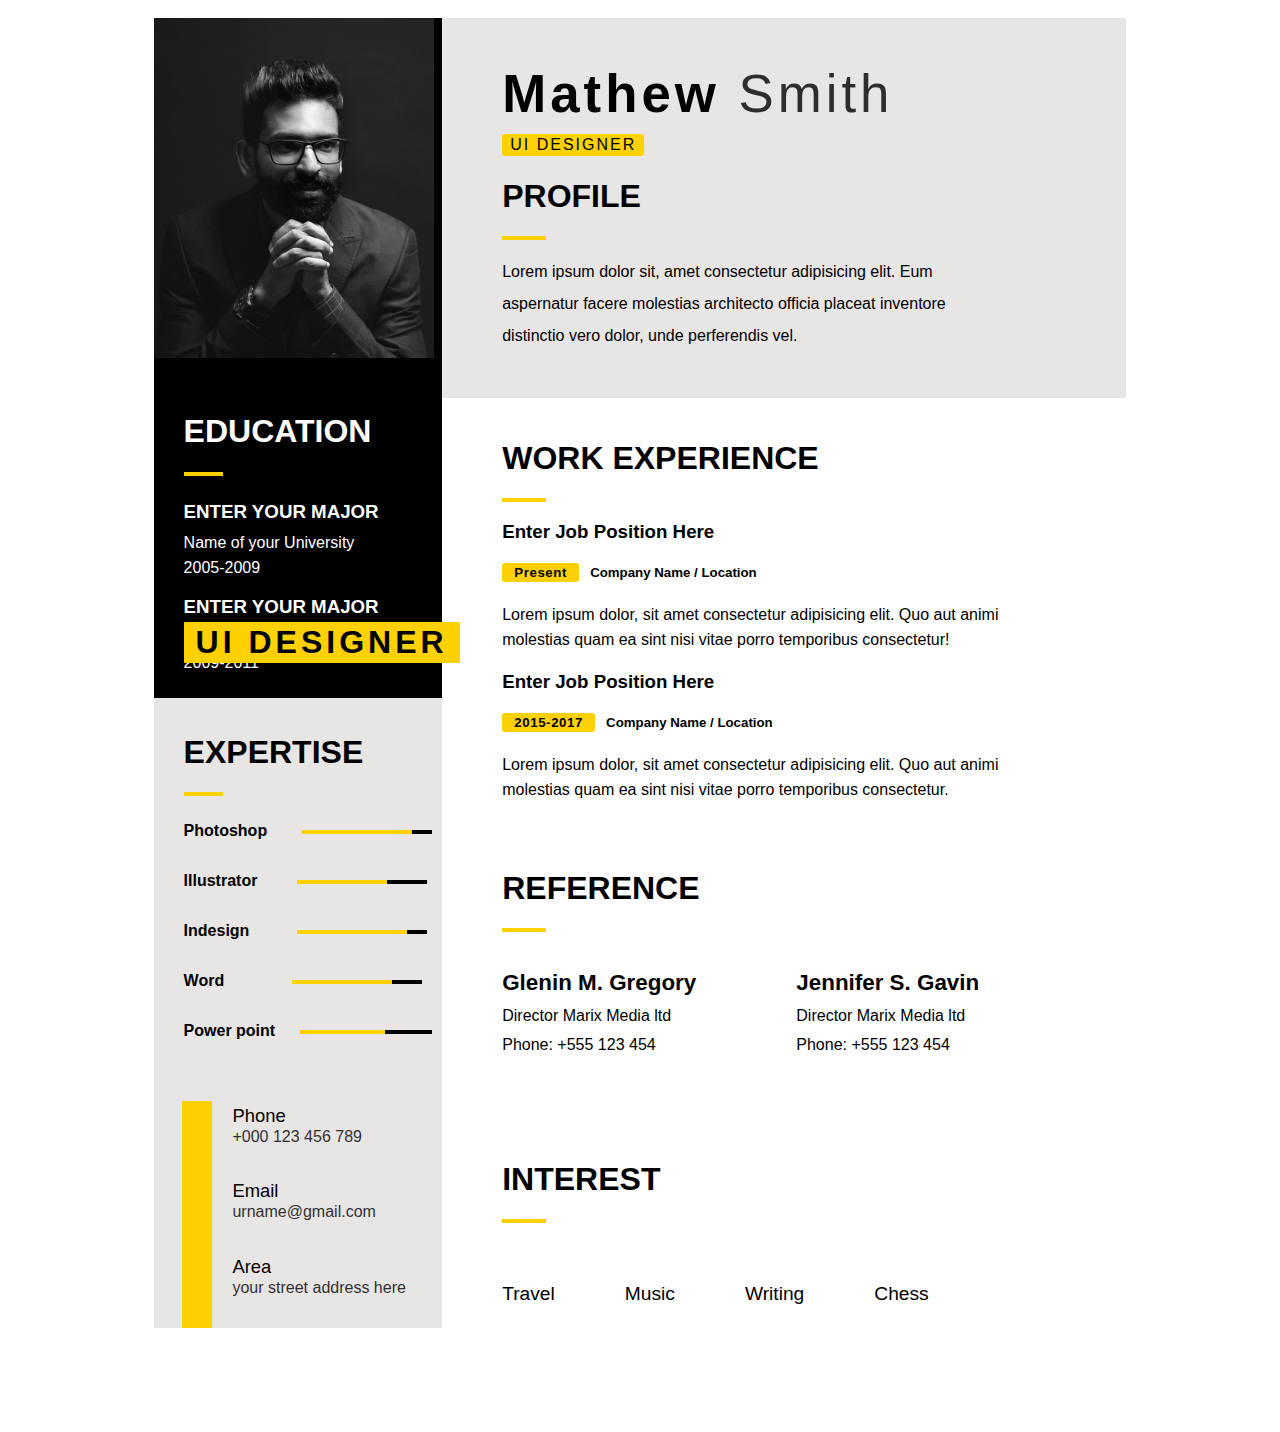
==== index.html @ 04a39692 "Initial commit for html_resume" ====
<!DOCTYPE html>
<html lang="en">
<head>
    <meta charset="UTF-8">
    <meta name="viewport" content="width=device-width, initial-scale=1.0">
    <title>Portfolio</title>
    <link rel="stylesheet" href="https://cdnjs.cloudflare.com/ajax/libs/font-awesome/6.5.2/css/all.min.css" integrity="sha512-SnH5WK+bZxgPHs44uWIX+LLJAJ9/2PkPKZ5QiAj6Ta86w+fsb2TkcmfRyVX3pBnMFcV7oQPJkl9QevSCWr3W6A==" crossorigin="anonymous" referrerpolicy="no-referrer" />
    <link rel="stylesheet" href="style.css">
</head>
<body>
    <section>
        <div class="left">
            <div class="left-top">
                <div class="left-top-img">
                    <img src="profile.jpg" alt="">
                </div>
                <div class="left-top-ui">
                    <h1>UI DESIGNER</h1>
                </div>
                <div class="left-top-education">
                    <h1>EDUCATION</h1>
                    <div class="education-line"></div>
                    <div class="major-1">
                        <h3>ENTER YOUR MAJOR</h3>
                        <p class="name">Name of your University</p>
                        <p class="year">2005-2009</p>
                    </div>
                    <div class="major-2">
                        <h3>ENTER YOUR MAJOR</h3>
                        <p class="name">Name of your University</p>
                        <p class="year">2009-2011</p>
                    </div>
                </div>
            </div>
            <div class="left-expertise">
                <h1>EXPERTISE</h1>
                <div class="expertise-underline"></div>
                <div class="expertise-details">  
                    <div class="photoshop">
                        <p class="ele">Photoshop</p>
                        <div class="photoshop-bar"></div>
                        <div class="photoshop-empty"></div>
                    </div>
                    <div class="illustrator">
                        <p class="ele">Illustrator</p>
                        <div class="illustrator-bar"></div>
                        <div class="illustrator-empty"></div>
                    </div>
                    <div class="indesign">
                        <p class="ele">Indesign</p>
                        <div  class="indesign-bar"></div>
                        <div class="indesign-empty"></div>
                    </div>
                    <div class="word">
                        <p class="ele">Word</p>
                        <div class="word-bar"></div>
                        <div class="word-empty"></div>
                    </div>
                    <div class="powerpoint">
                        <p class="ele">Power point</p>
                        <div class="powerpoint-bar"></div>
                        <div class="powerpoint-empty"></div>
                    </div>
                </div>
            </div>
            <div class="left-contact">
                <div class="icons">
                    <div class="ic1">
                        <i class="fa-solid fa-phone"></i>
                            <div div class="icon-content phone-div">
                              <p class="phone-title">Phone</p>
                              <p class="phone" style="opacity: .8;">+000 123 456 789</p>
                            </div>
                    </div>
                    <div class="ic1">
                        <i class="fa-solid fa-envelope"></i>
                            <div class="icon-content email-div">
                              <p class="email-title">Email</p>
                              <p class="email" style="opacity: .8;">urname@gmail.com</p>
                            </div>
                    </div>
                    <div class="ic1">
                        <i class="fas fa-map-marker-alt"></i>
                            <div class="icon-content area-div">
                              <p class="area-title">Area</p>
                              <p class="area" style="opacity: .8;">your street address here</p>
                            </div>
                    </div>
                </div>
            </div>
        </div>
        <div class="right">
            <div class="right-intro">
                <div class="intro-name">
                    <h1>Mathew <span>Smith</span></h1>
                    <p>UI DESIGNER</p>
                </div>
                <div class="intro-profile">
                    <h1>PROFILE</h1>
                    <div class="profile-underline"></div>
                    <p>Lorem ipsum dolor sit, amet consectetur adipisicing elit. Eum aspernatur facere molestias architecto officia placeat inventore distinctio vero dolor, unde perferendis vel.</p>
                </div>
            </div>
            <div class="work-experience">
                <h1>WORK EXPERIENCE</h1>
                <div class="work-experience-underline"></div>
                <div class="job-position1">
                    <h3>Enter Job Position Here</h3>
                    <h5><span>Present</span>&nbsp;&nbsp; Company Name / Location</h5>
                    <p>Lorem ipsum dolor, sit amet consectetur adipisicing elit. Quo aut animi molestias quam ea sint nisi vitae porro temporibus consectetur!</p>
                </div>
                <div class="job-position2">
                    <h3>Enter Job Position Here</h3>
                    <h5><span>2015-2017</span>&nbsp;&nbsp; Company Name / Location</h5>
                    <p>Lorem ipsum dolor, sit amet consectetur adipisicing elit. Quo aut animi molestias quam ea sint nisi vitae porro temporibus consectetur.</p>
                </div>
            </div>
            <div class="reference">
                <h1>REFERENCE</h1>
                <div class="reference-underline"></div>
                <div class="reference-contents">
                    <div class="reference-left">
                        <h5>Glenin M. Gregory</h5>
                        <p>Director Marix Media ltd</p>
                        <p class="phone">Phone: +555 123 454</p>
                    </div>
                    <div class="reference-right">
                        <h5>Jennifer S. Gavin</h5>
                        <p>Director Marix Media ltd</p>
                        <p class="phone">Phone: +555 123 454</p>
                    </div>
                </div>
            </div>
            <div class="interest">
                <h1>INTEREST</h1>
                <div class="interest-underline"></div>
                <div class="interest-content">
                    <div class="travel">
                        <i class="fa-solid fa-plane-departure" style="color: #FFD43B;"></i>
                        <p>Travel</p>
                    </div>
                    <div class="music">
                        <i class="fa-solid fa-music" style="color: #FFD43B;"></i>
                        <p>Music</p>
                    </div>
                    <div class="writing">
                        <i class="fa-solid fa-book" style="color: #FFD43B;"></i>
                        <p>Writing</p>
                    </div>
                    <div class="chess">
                        <i class="fa-solid fa-chess" style="color: #FFD43B;"></i>
                        <p>Chess</p>
                    </div>
                </div>
            </div>
        </div>
    </section>
   
</body>
</html>
---- style.css ----
/* body{
    height: 100vh;
} */
*{
    font-family: 'Gill Sans', 'Gill Sans MT', Calibri, 'Trebuchet MS', sans-serif;
}
section{
    display: flex;
    justify-content: center;
    padding: 10px;
    padding-bottom: 80px;
    /* width: 80%; */
}
/* -----left----- */
.left .left-top{
    background-color: black;
}
.left .left-top-img img{
    width: 280px;
    height: 340px;
}
.left .left-top-ui{
    padding-left: 30px;
   
}
.left .left-top-ui h1{
    background-color: rgb(255, 209, 0);
    width: max-content;
    padding: 2px 12px;
    letter-spacing: 4px;
    border-radius: 1px;
    z-index: 1;
    position: absolute;
    bottom: 24%;
}
.left .left-top-education{
    position: relative;
    padding-bottom: 10px;
    padding-left: 30px;
    padding-top: 30px;
    color: white;
}
.left .left-top-education .education-line{
    border: 2px solid rgb(255, 209, 0);
    width: 35px;
}
.left .left-top-education .major-1 h3{
    color: white;
    margin-top: 25px;
    margin-bottom: -5px;
}
.left .left-top-education .major-1 .name{
    color: white;
    margin-bottom: -9px;
}
.left .left-top-education .major-2 h3{
    color: white;
    margin-bottom: -5px;
}
.left .left-top-education .major-2 .name{
    color: white;
    margin-bottom: -9px;
}
.left .left-expertise{
    background-color: rgb(232, 229, 229);
    padding-top: 15px;
    padding-bottom: 15px;
    padding-left: 30px;
}
.left .left-expertise .expertise-underline{
    border: 2px solid rgb(255, 209, 0);
    margin: 10px 0;
    width: 35px;
}
.left .left-expertise .photoshop{
    display: flex;
    align-items: center;
    gap: 0px;
}
.left .left-expertise .photoshop p{
    margin-right: 10px;
}
.left .left-expertise .illustrator{
    display: flex;
    align-items: center;
    gap: 0px;
}
.left .left-expertise .illustrator p{
    margin-right: 15px;
}
.left .left-expertise .indesign{
    display: flex;
    align-items: center;
    gap: 0px;
}
.left .left-expertise .indesign p{
    margin-right: 23px;
}
.left .left-expertise .word{
    display: flex;
    align-items: center;
    gap: 0px;
    margin-right: 20px;
}
.left .left-expertise .word p{
    margin-right: 43px;
}
.left .left-expertise .powerpoint{
    display: flex;
    align-items: center;
    gap: 0px;
}
.left .left-expertise .photoshop .photoshop-bar{
    border-bottom: 4px solid rgb(255, 209, 0);
    height: 2px;
    margin-left: 25px;
    width: 110px;
}
.left .left-expertise .photoshop .photoshop-empty{
    border-bottom: 4px solid rgb(0, 0, 0);
    height: 2px;
    width: 20px;
}
.left .left-expertise .illustrator .illustrator-bar{
    border-bottom: 4px solid rgb(255, 209, 0);
    height: 2px;
    margin-left: 25px;
    width: 90px;
}
.left .left-expertise .illustrator .illustrator-empty{
    border-bottom: 4px solid rgb(0, 0, 0);
    height: 2px;
    width: 40px;
}
.left .left-expertise .indesign .indesign-bar{
    border-bottom: 4px solid rgb(255, 209, 0);
    height: 2px;
    margin-left: 25px;
    width: 110px;
}
.left .left-expertise .indesign .indesign-empty{
    border-bottom: 4px solid rgb(0, 0, 0);
    height: 2px;
    width: 20px;
}
.left .left-expertise .word .word-bar{
    border-bottom: 4px solid rgb(255, 209, 0);
    height: 2px;
    margin-left: 25px;
    width: 100px;
}
.left .left-expertise .word .word-empty{
    border-bottom: 4px solid rgb(0, 0, 0);
    height: 2px;
    width: 30px;
}
.left .left-expertise .powerpoint .powerpoint-bar{
    border-bottom: 4px solid rgb(255, 209, 0);
    height: 2px;
    margin-left: 25px;
    width: 85px;
}
.left .left-expertise .powerpoint .powerpoint-empty{
    border-bottom: 4px solid rgb(0, 0, 0);
    height: 2px;
    width: 47px;
}
.left .left-contact{
    background-color: rgb(232, 229, 229);
}
.left .icons{
    position: relative;
    left: 10%;
    display: flex;
    flex-direction: column;
    padding-top: 30px;
}  
.left .ic1{
    display: flex;
    gap: 20px;
}
.left .icons .phone-div{
    margin-bottom: 0px;
    position: relative;
    bottom: 15px;
}
.left .icons .email-div{
    margin-bottom: 0px;
    position: relative;
    bottom: 15px;
}
.left .icons .area-div{
    margin-bottom: 0px;
    position: relative;
    bottom: 15px;
}
.left .icons .phone-div .phone-title{
    margin-bottom: -15px;
    font-size: 1.15rem;
}
.left .icons .email-div .email-title{
    margin-bottom: -15px;
    font-size: 1.15rem;
}
.left .icons .area-div .area-title{
    margin-bottom: -15px;
    font-size: 1.15rem;
}
.left .icons .fa-map-marker-alt{
    font-size: 1.57rem;
}
.left .ic1 i{
    background-color: rgb(255, 209, 0);
    padding: 15px;
    font-size: 1.2rem;
    /* padding-top: 25px; */
}
   
.left .icon-content {
    display: flex;
    flex-direction: column;
}
/* .left .left-expertise .{} */
/* -----right---- */
.right {
    /* background-color: rgb(222, 220, 220); */
    width: 55%;
}
.right .right-intro{
    background-color: rgb(232, 229, 229);
    padding: 20px 60px 30px 60px;
}
.right .right-intro .intro-name h1{
    font-size: 3.3rem;
    letter-spacing: 4px;
    margin-top: 25px;
}
.right .right-intro .intro-name h1 span{
    opacity: .8;
    font-weight: lighter;
}
.right .right-intro .intro-name p{
    margin-top: -25px;
    padding: 2px 8px;
    letter-spacing: 2px;
    border-radius: 3px;
    background-color: rgb(255, 209, 0);
    width: max-content;
}
.right .right-intro .intro-profile .profile-underline{
    border: 2px solid rgb(255, 209, 0);
    width: 40px;
}
.right .right-intro .intro-profile p{
    width: 85%;
    line-height: 32px;
}
 
.right .work-experience{
    background-color: white;
    padding: 20px 60px;
}
.right .work-experience .work-experience-underline{
    border: 2px solid rgb(255, 209, 0);
    width: 40px;
}
.right .work-experience .job-position1 span{
    background-color: rgb(255, 209, 5);
    padding: 2px 12px;
    letter-spacing: 0.6px;
    border-radius: 3px;
    width: max-content;
}
.right .work-experience .job-position1 p{
    line-height: 25px;
}
.right .work-experience .job-position2 span{
    background-color: rgb(255, 209, 5);
    padding: 2px 12px;
    letter-spacing: 0.6px;
    border-radius: 3px;
    width: max-content;
}
.right .work-experience .job-position2 p{
    line-height: 25px;
}
.right .reference{
    padding: 10px 60px 20px 60px;
    background-color: white;
}
.right .reference-underline{
    border: 2px solid rgb(255, 209, 0);
    width: 40px;
}
.right .reference-contents{
    display: flex;
    gap: 100px;
}
.right .reference-contents .reference-left{
    display: flex;
    flex-direction: column;
    gap: 15px;
}
.right .reference-contents .reference-right{
    display: flex;
    flex-direction: column;
    gap: 15px;
}
.right .reference-contents h5{
    margin-bottom: -20px;
    font-size: 1.4rem;
}
.right .reference-contents .phone{
    margin-top: -20px;
}
.right .interest{
    padding: 50px 60px 20px 60px;
    background-color: white;
}
.right .interest-underline{
    border: 2px solid rgb(255, 209, 0);
    width: 40px;
}
.right .interest .interest-content{
    margin-top: 40px;
    display: flex;
    gap: 70px;
}
.right .interest .interest-content .travel{
    display: flex;
    flex-direction: column;
    align-items: center;
    font-size: 2.2rem;
}
.right .interest .interest-content .music{
    display: flex;
    flex-direction: column;
    align-items: center;
    font-size: 2.2rem;
}
.right .interest .interest-content .writing{
    display: flex;
    flex-direction: column;
    align-items: center;
    font-size: 2.2rem;
}
.right .interest .interest-content .chess{
    display: flex;
    flex-direction: column;
    align-items: center;
    font-size: 2.2rem;
}
.right .interest .interest-content .travel p{
    font-size: 1.2rem;
}
.right .interest .interest-content .music p{
    font-size: 1.2rem;
}
.right .interest .interest-content .writing p{
    font-size: 1.2rem;
}
.right .interest .interest-content .chess p{
    font-size: 1.2rem;
}
.ele{
    font-weight: bold;
}
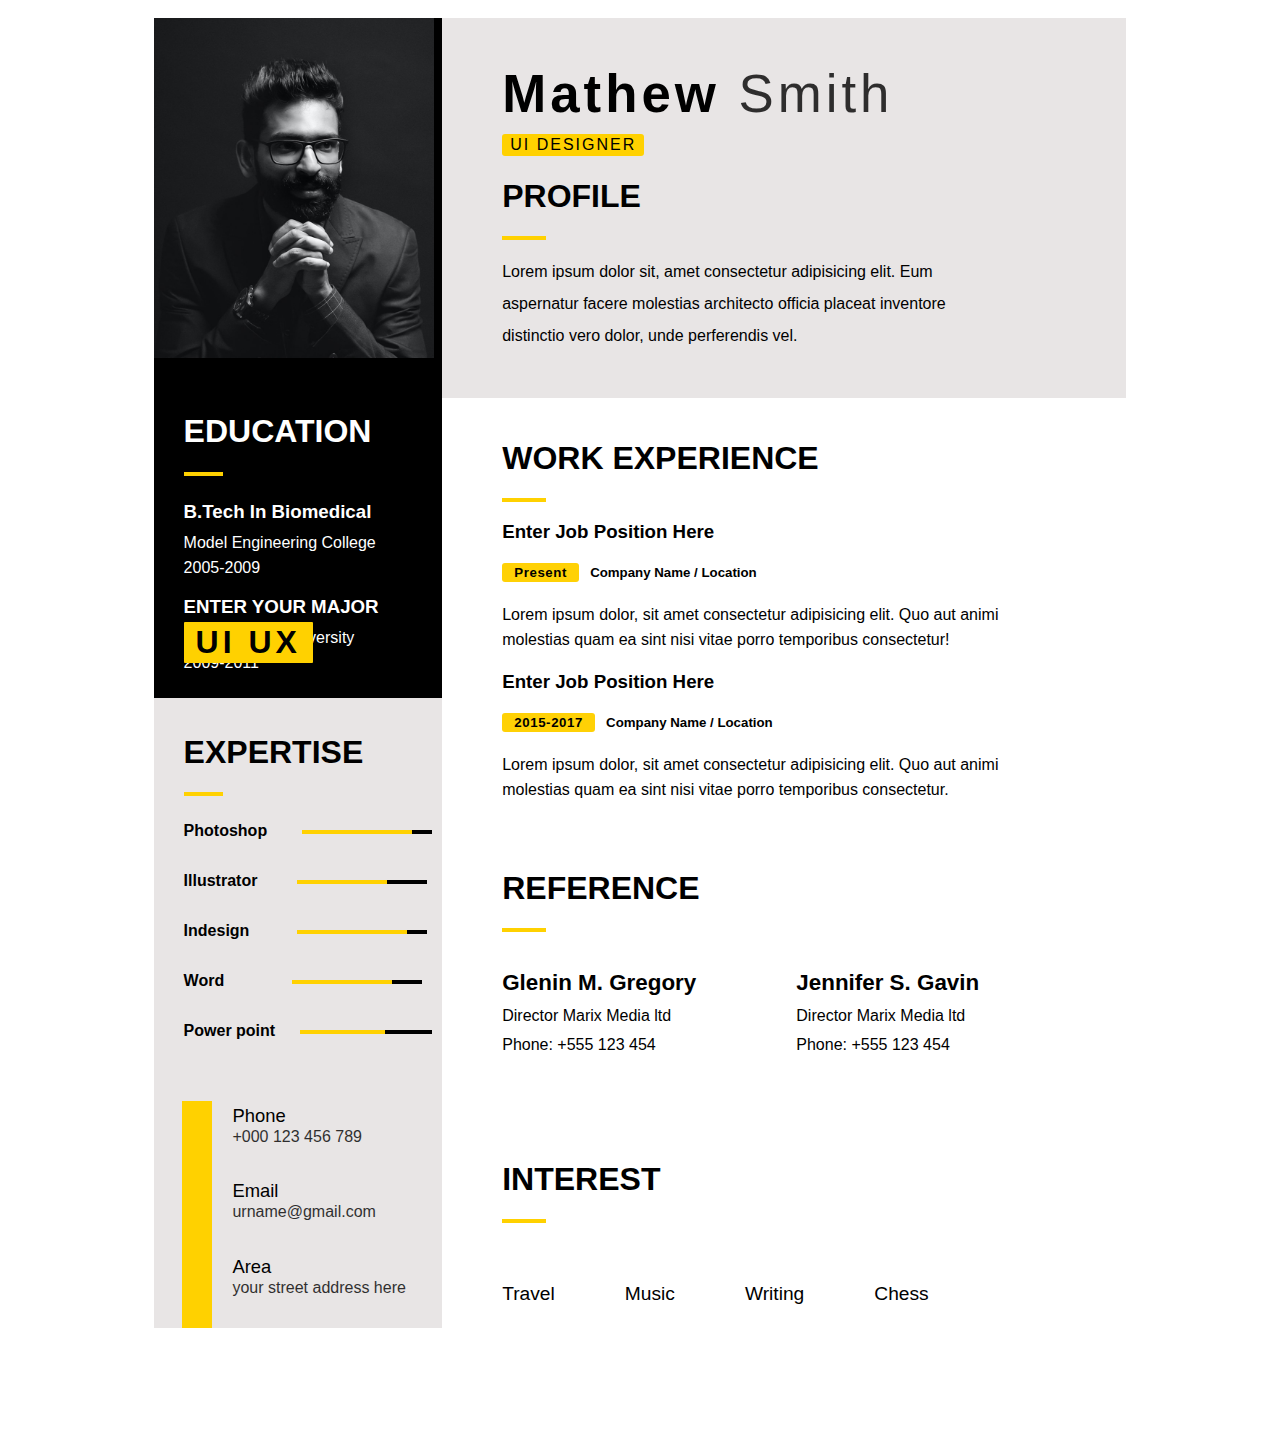
==== commit dc682505: "feat: Dashboard feature" ====
--- a/index.html
+++ b/index.html
@@ -15,14 +15,14 @@
                     <img src="profile.jpg" alt="">
                 </div>
                 <div class="left-top-ui">
-                    <h1>UI DESIGNER</h1>
+                    <h1>UI UX</h1>
                 </div>
                 <div class="left-top-education">
                     <h1>EDUCATION</h1>
                     <div class="education-line"></div>
                     <div class="major-1">
-                        <h3>ENTER YOUR MAJOR</h3>
-                        <p class="name">Name of your University</p>
+                        <h3>B.Tech In Biomedical</h3>
+                        <p class="name">Model Engineering College</p>
                         <p class="year">2005-2009</p>
                     </div>
                     <div class="major-2">
